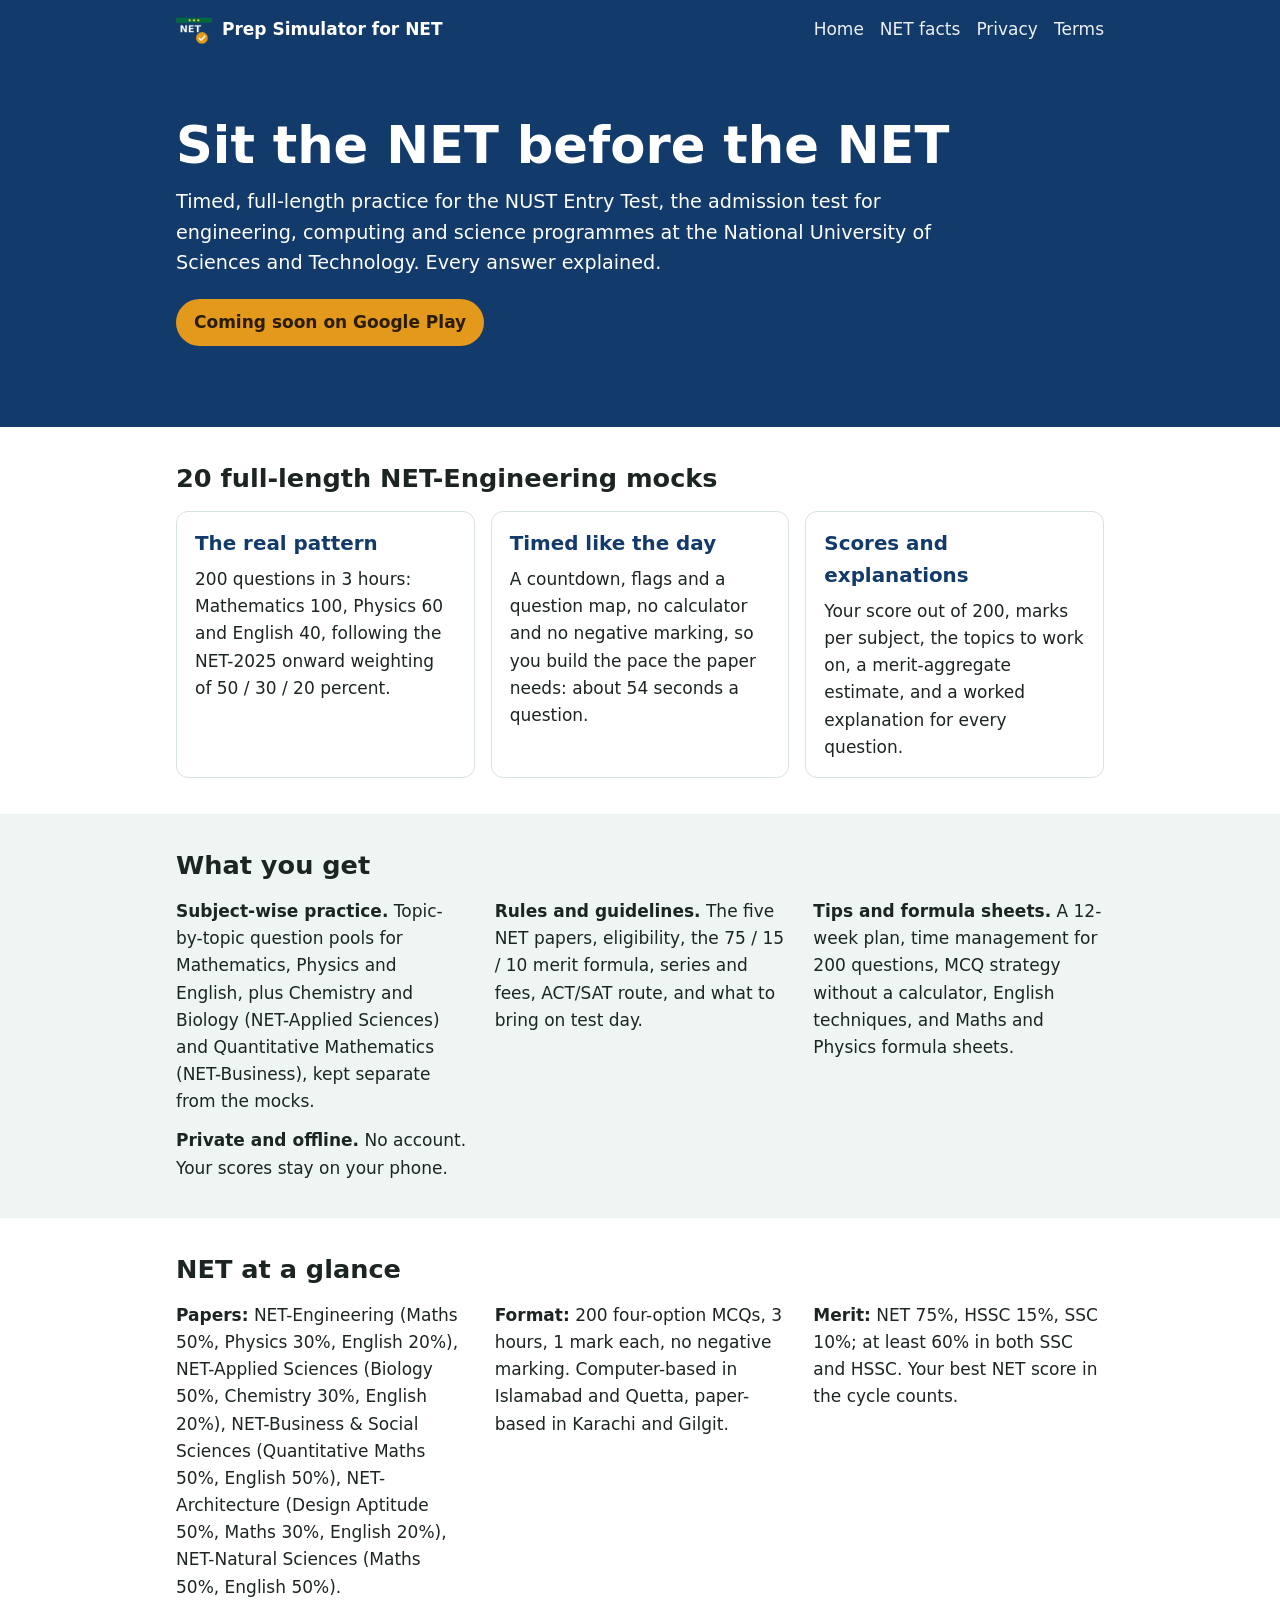
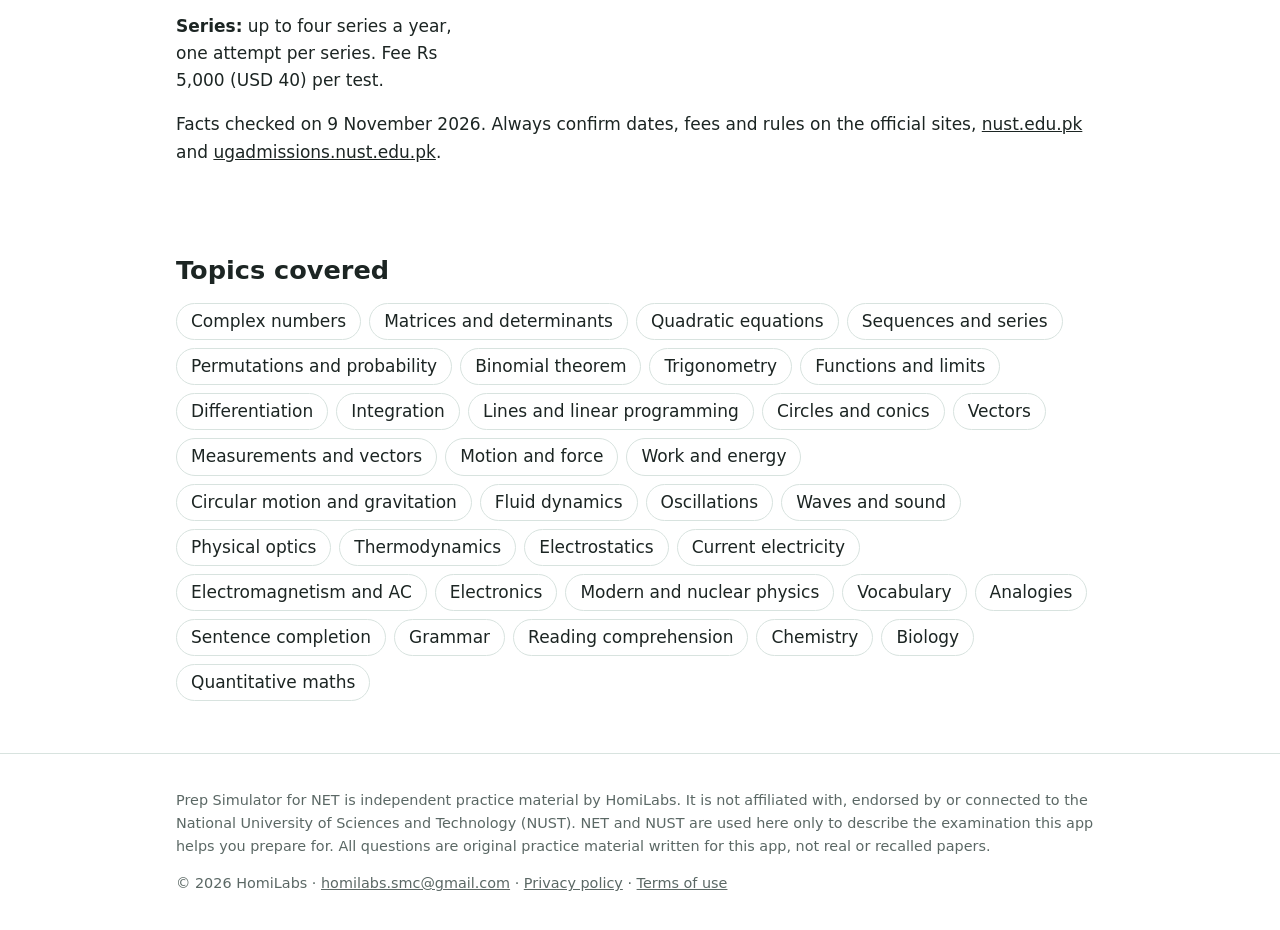
==== index.html @ 1ab4e0ad "Prep Simulator for NET: app, 5,304-question bank, 20 NET-Engineering mocks, guide, site - Flutter ap" ====
<!doctype html>
<html lang="en">
<head>
<meta charset="utf-8">
<meta name="viewport" content="width=device-width, initial-scale=1">
<title>Prep Simulator for NET – NUST Entry Test mocks and practice</title>
<meta name="description" content="Prepare for the NUST Entry Test (NET): 20 full-length NET-Engineering mocks (Maths 100, Physics 60, English 40, 200 MCQs in 3 hours), subject-wise practice for Maths, Physics, English, Chemistry, Biology and Quantitative Maths, every answer explained, plus admission rules and test-day guidance. Free Android app, offline, no account.">
<meta property="og:title" content="Prep Simulator for NET – NUST Entry Test mocks">
<meta property="og:description" content="20 full-length NET-Engineering mocks, subject-wise practice for every NET subject, admission rules and test-day guide. Free, offline, no account.">
<meta property="og:url" content="https://net.homilabs.org/">
<meta name="theme-color" content="#123a6b">
<link rel="canonical" href="https://net.homilabs.org/">
<link rel="icon" href="img/favicon.png">
<link rel="stylesheet" href="style.css">
</head>
<body>
<header class="top"><div class="wrap">
  <a class="brand" href="index.html"><img src="img/icon.png" alt="" width="36" height="36">Prep Simulator for NET</a>
  <nav class="nav"><a href="index.html">Home</a><a href="#facts">NET facts</a><a href="privacy.html">Privacy</a><a href="terms.html">Terms</a></nav>
</div></header>

<main>
<section class="hero"><div class="wrap">
  <h1>Sit the NET before the NET</h1>
  <p class="lead">Timed, full-length practice for the NUST Entry Test, the admission test for engineering, computing and science programmes at the National University of Sciences and Technology. Every answer explained.</p>
  <p class="cta"><span class="soon">Coming soon on Google Play</span></p>
</div></section>

<section class="wrap" id="tests">
  <h2>20 full-length NET-Engineering mocks</h2>
  <div class="cards">
    <article><h3>The real pattern</h3><p>200 questions in 3 hours: Mathematics 100, Physics 60 and English 40, following the NET-2025 onward weighting of 50 / 30 / 20 percent.</p></article>
    <article><h3>Timed like the day</h3><p>A countdown, flags and a question map, no calculator and no negative marking, so you build the pace the paper needs: about 54 seconds a question.</p></article>
    <article><h3>Scores and explanations</h3><p>Your score out of 200, marks per subject, the topics to work on, a merit-aggregate estimate, and a worked explanation for every question.</p></article>
  </div>
</section>

<section class="band"><div class="wrap">
  <h2>What you get</h2>
  <ul class="ticks">
    <li><strong>Subject-wise practice.</strong> Topic-by-topic question pools for Mathematics, Physics and English, plus Chemistry and Biology (NET-Applied Sciences) and Quantitative Mathematics (NET-Business), kept separate from the mocks.</li>
    <li><strong>Rules and guidelines.</strong> The five NET papers, eligibility, the 75 / 15 / 10 merit formula, series and fees, ACT/SAT route, and what to bring on test day.</li>
    <li><strong>Tips and formula sheets.</strong> A 12-week plan, time management for 200 questions, MCQ strategy without a calculator, English techniques, and Maths and Physics formula sheets.</li>
    <li><strong>Private and offline.</strong> No account. Your scores stay on your phone.</li>
  </ul>
</div></section>

<section class="wrap" id="facts">
  <h2>NET at a glance</h2>
  <ul class="ticks">
    <li><strong>Papers:</strong> NET-Engineering (Maths 50%, Physics 30%, English 20%), NET-Applied Sciences (Biology 50%, Chemistry 30%, English 20%), NET-Business &amp; Social Sciences (Quantitative Maths 50%, English 50%), NET-Architecture (Design Aptitude 50%, Maths 30%, English 20%), NET-Natural Sciences (Maths 50%, English 50%).</li>
    <li><strong>Format:</strong> 200 four-option MCQs, 3 hours, 1 mark each, no negative marking. Computer-based in Islamabad and Quetta, paper-based in Karachi and Gilgit.</li>
    <li><strong>Merit:</strong> NET 75%, HSSC 15%, SSC 10%; at least 60% in both SSC and HSSC. Your best NET score in the cycle counts.</li>
    <li><strong>Series:</strong> up to four series a year, one attempt per series. Fee Rs 5,000 (USD 40) per test.</li>
  </ul>
  <p>Facts checked on 9 November 2026. Always confirm dates, fees and rules on the official sites, <a href="https://nust.edu.pk" rel="noopener">nust.edu.pk</a> and <a href="https://ugadmissions.nust.edu.pk" rel="noopener">ugadmissions.nust.edu.pk</a>.</p>
</section>

<section class="wrap" id="areas">
  <h2>Topics covered</h2>
  <p class="chips"><span>Complex numbers</span><span>Matrices and determinants</span><span>Quadratic equations</span><span>Sequences and series</span><span>Permutations and probability</span><span>Binomial theorem</span><span>Trigonometry</span><span>Functions and limits</span><span>Differentiation</span><span>Integration</span><span>Lines and linear programming</span><span>Circles and conics</span><span>Vectors</span><span>Measurements and vectors</span><span>Motion and force</span><span>Work and energy</span><span>Circular motion and gravitation</span><span>Fluid dynamics</span><span>Oscillations</span><span>Waves and sound</span><span>Physical optics</span><span>Thermodynamics</span><span>Electrostatics</span><span>Current electricity</span><span>Electromagnetism and AC</span><span>Electronics</span><span>Modern and nuclear physics</span><span>Vocabulary</span><span>Analogies</span><span>Sentence completion</span><span>Grammar</span><span>Reading comprehension</span><span>Chemistry</span><span>Biology</span><span>Quantitative maths</span></p>
</section>
</main>
<footer class="foot"><div class="wrap">
  <p>Prep Simulator for NET is independent practice material by HomiLabs. It is not affiliated with, endorsed by or connected to the National University of Sciences and Technology (NUST). NET and NUST are used here only to describe the examination this app helps you prepare for. All questions are original practice material written for this app, not real or recalled papers.</p>
  <p>© 2026 HomiLabs · <a href="mailto:homilabs.smc@gmail.com">homilabs.smc@gmail.com</a> · <a href="privacy.html">Privacy policy</a> · <a href="terms.html">Terms of use</a></p>
</div></footer>
</body>
</html>
---- style.css ----
:root{--navy:#123a6b;--amber:#e39a1c;--ink:#1c2523;--muted:#5b6865;--paper:#fff;--tint:#eef5f2;--line:#d8e3df}
@media (prefers-color-scheme:dark){:root{--ink:#e6efec;--muted:#a3b3ae;--paper:#101715;--tint:#18221f;--line:#2b3a36}}
*{box-sizing:border-box}
body{margin:0;background:var(--paper);color:var(--ink);font:17px/1.6 system-ui,-apple-system,"Segoe UI",Roboto,sans-serif}
a{color:inherit}
.wrap{max-width:960px;margin:0 auto;padding:0 16px}
.top{background:var(--navy);color:#fff}
.top .wrap{display:flex;flex-wrap:wrap;gap:8px 20px;align-items:center;justify-content:space-between;padding-block:12px}
.brand{display:flex;gap:10px;align-items:center;font-weight:700;text-decoration:none}
.brand img{border-radius:8px}
.nav{display:flex;gap:16px}
.nav a{text-decoration:none;opacity:.92}
.nav a:hover{text-decoration:underline}
.hero{background:var(--navy);color:#fff;padding:56px 0 64px}
.hero h1{font-size:clamp(2rem,6vw,3.2rem);line-height:1.15;margin:0 0 12px}
.lead{font-size:1.2rem;max-width:40em;margin:0 0 20px}
.soon{display:inline-block;text-decoration:none;background:var(--amber);color:#2a1c00;font-weight:700;padding:10px 18px;border-radius:999px}
section.wrap{padding-block:36px}
h2{font-size:1.6rem;line-height:1.25;margin:0 0 16px}
.cards{display:grid;grid-template-columns:repeat(auto-fit,minmax(240px,1fr));gap:16px}
.cards article{border:1px solid var(--line);border-radius:12px;padding:16px 18px}
.cards h3{margin:0 0 6px;color:var(--navy)}
@media (prefers-color-scheme:dark){.cards h3{color:#7fd2bb}}
.cards p{margin:0}
.band{background:var(--tint);padding:36px 0}
.ticks{margin:0;padding:0;list-style:none;display:grid;grid-template-columns:repeat(auto-fit,minmax(280px,1fr));gap:12px 28px}
.chips{display:flex;flex-wrap:wrap;gap:8px;margin:0 0 16px}
.chips span{border:1px solid var(--line);border-radius:999px;padding:4px 14px}
.doc{padding-block:32px;max-width:760px}
.doc h1{margin:0 0 4px;line-height:1.2}
.doc h2{font-size:1.2rem;margin:28px 0 6px}
.muted{color:var(--muted)}
.foot{border-top:1px solid var(--line);color:var(--muted);font-size:.9rem;padding:20px 0}
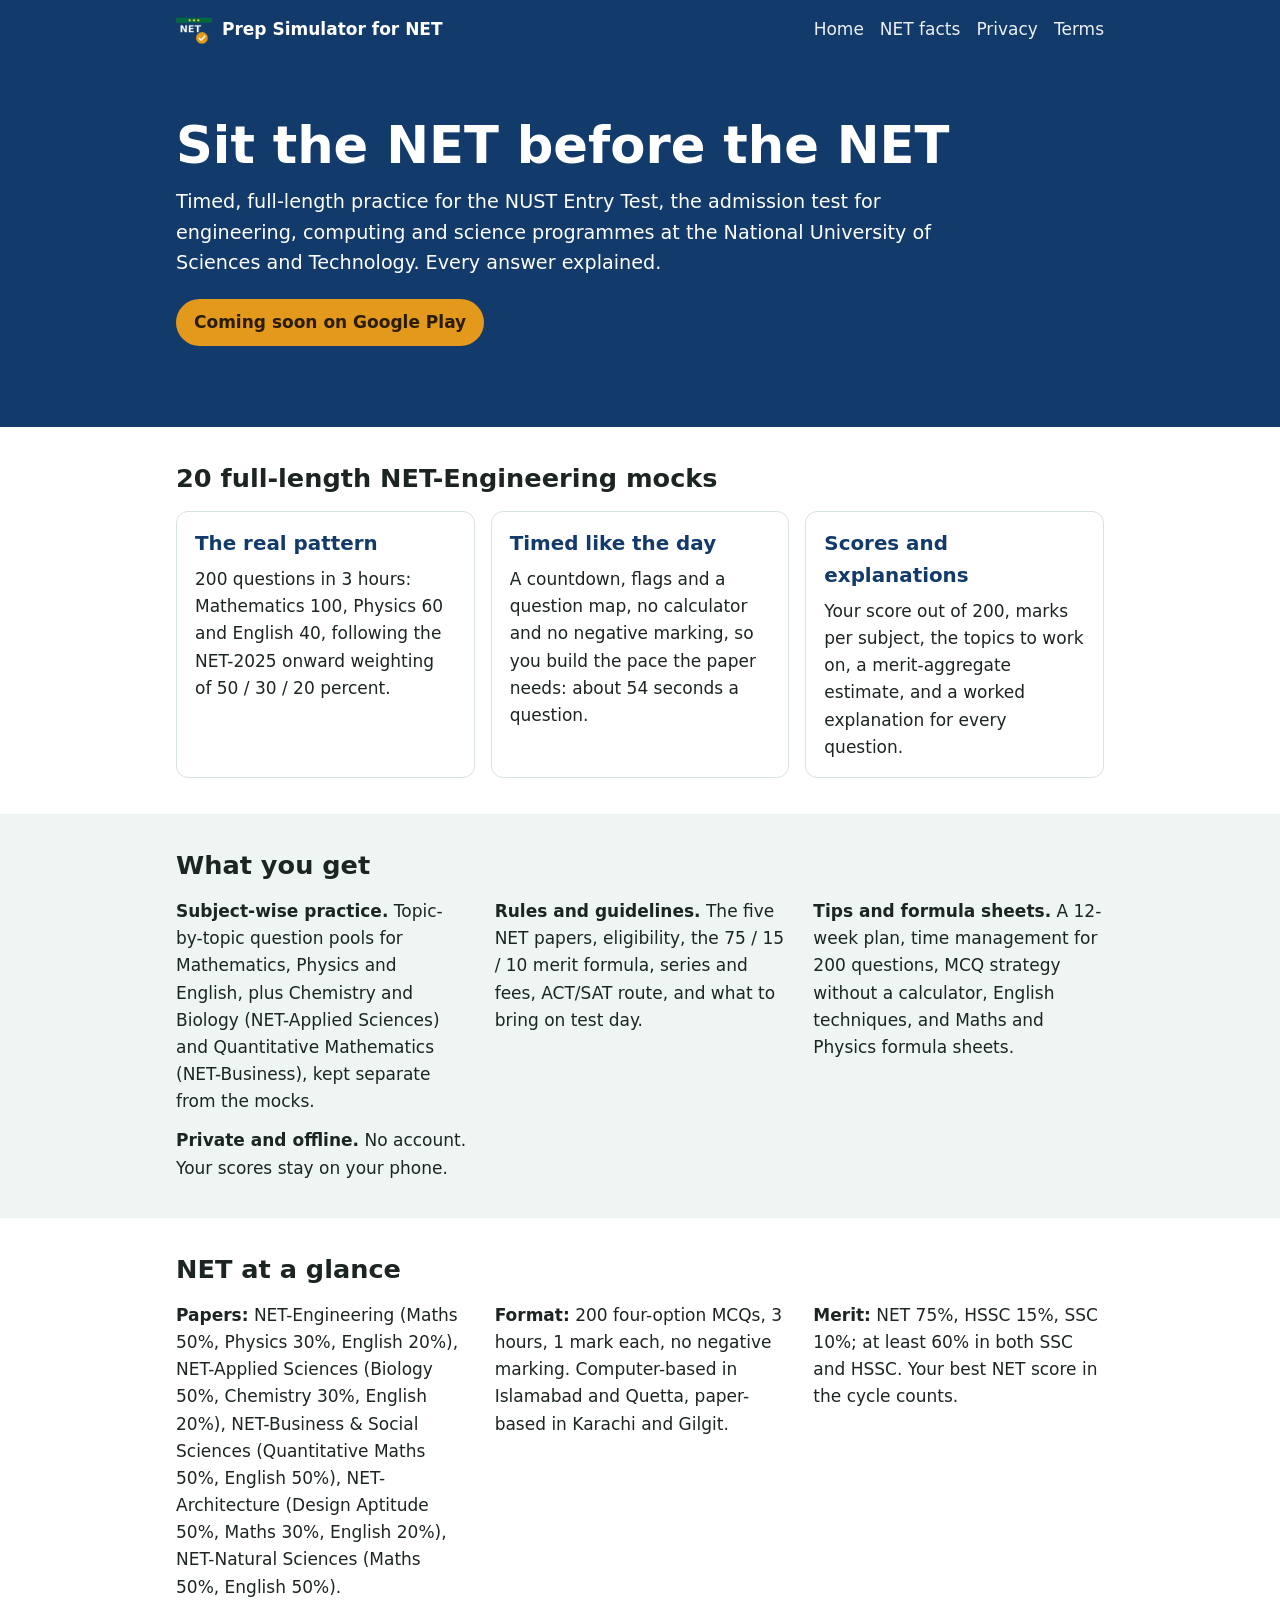
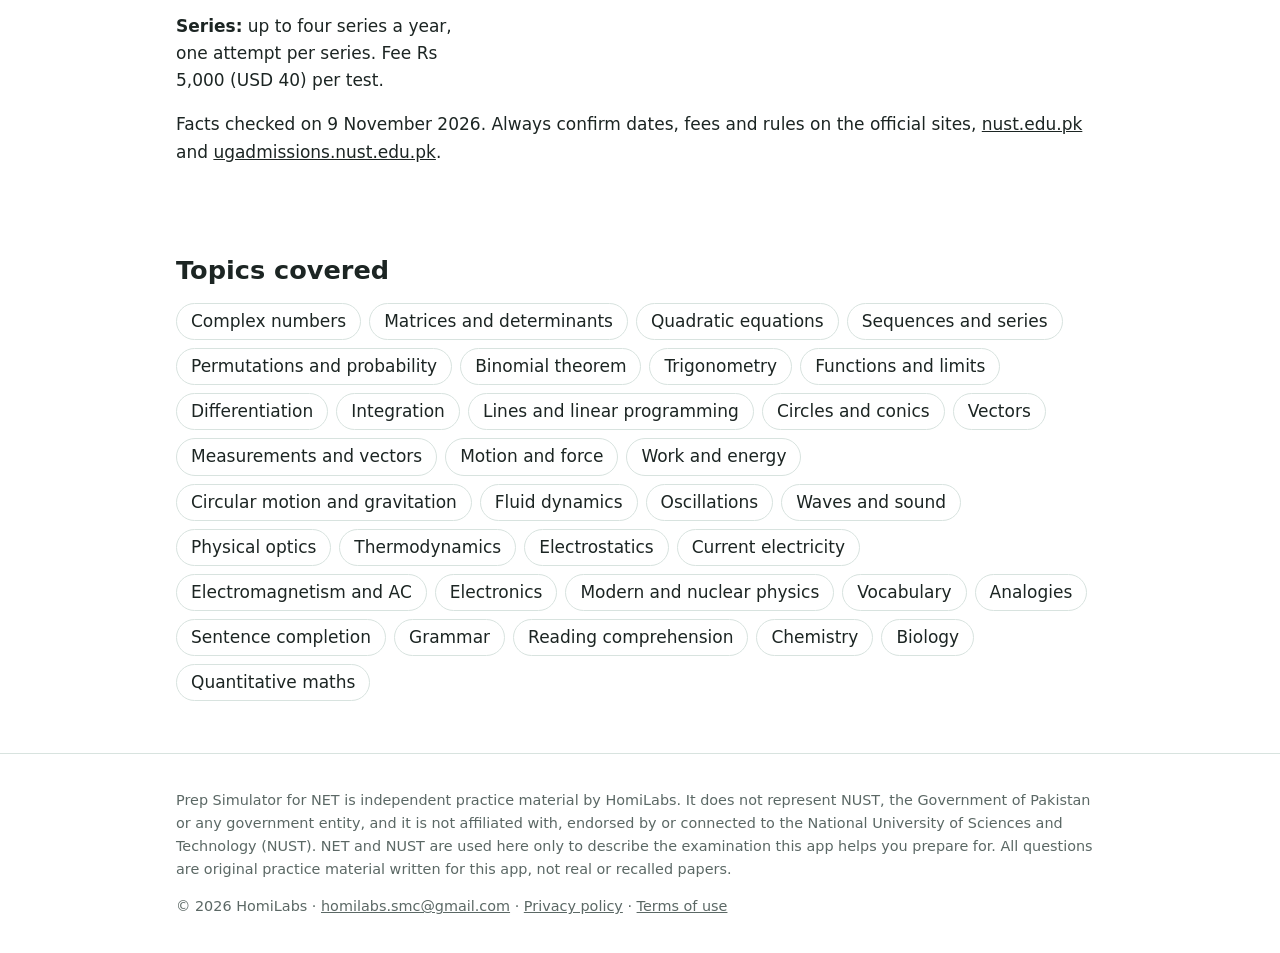
==== commit 5d0cf7d4: "State official NUST sources and non-government status in app and site Play rejected a sibling app (N" ====
--- a/index.html
+++ b/index.html
@@ -62,7 +62,7 @@
 </section>
 </main>
 <footer class="foot"><div class="wrap">
-  <p>Prep Simulator for NET is independent practice material by HomiLabs. It is not affiliated with, endorsed by or connected to the National University of Sciences and Technology (NUST). NET and NUST are used here only to describe the examination this app helps you prepare for. All questions are original practice material written for this app, not real or recalled papers.</p>
+  <p>Prep Simulator for NET is independent practice material by HomiLabs. It does not represent NUST, the Government of Pakistan or any government entity, and it is not affiliated with, endorsed by or connected to the National University of Sciences and Technology (NUST). NET and NUST are used here only to describe the examination this app helps you prepare for. All questions are original practice material written for this app, not real or recalled papers.</p>
   <p>© 2026 HomiLabs · <a href="mailto:homilabs.smc@gmail.com">homilabs.smc@gmail.com</a> · <a href="privacy.html">Privacy policy</a> · <a href="terms.html">Terms of use</a></p>
 </div></footer>
 </body>
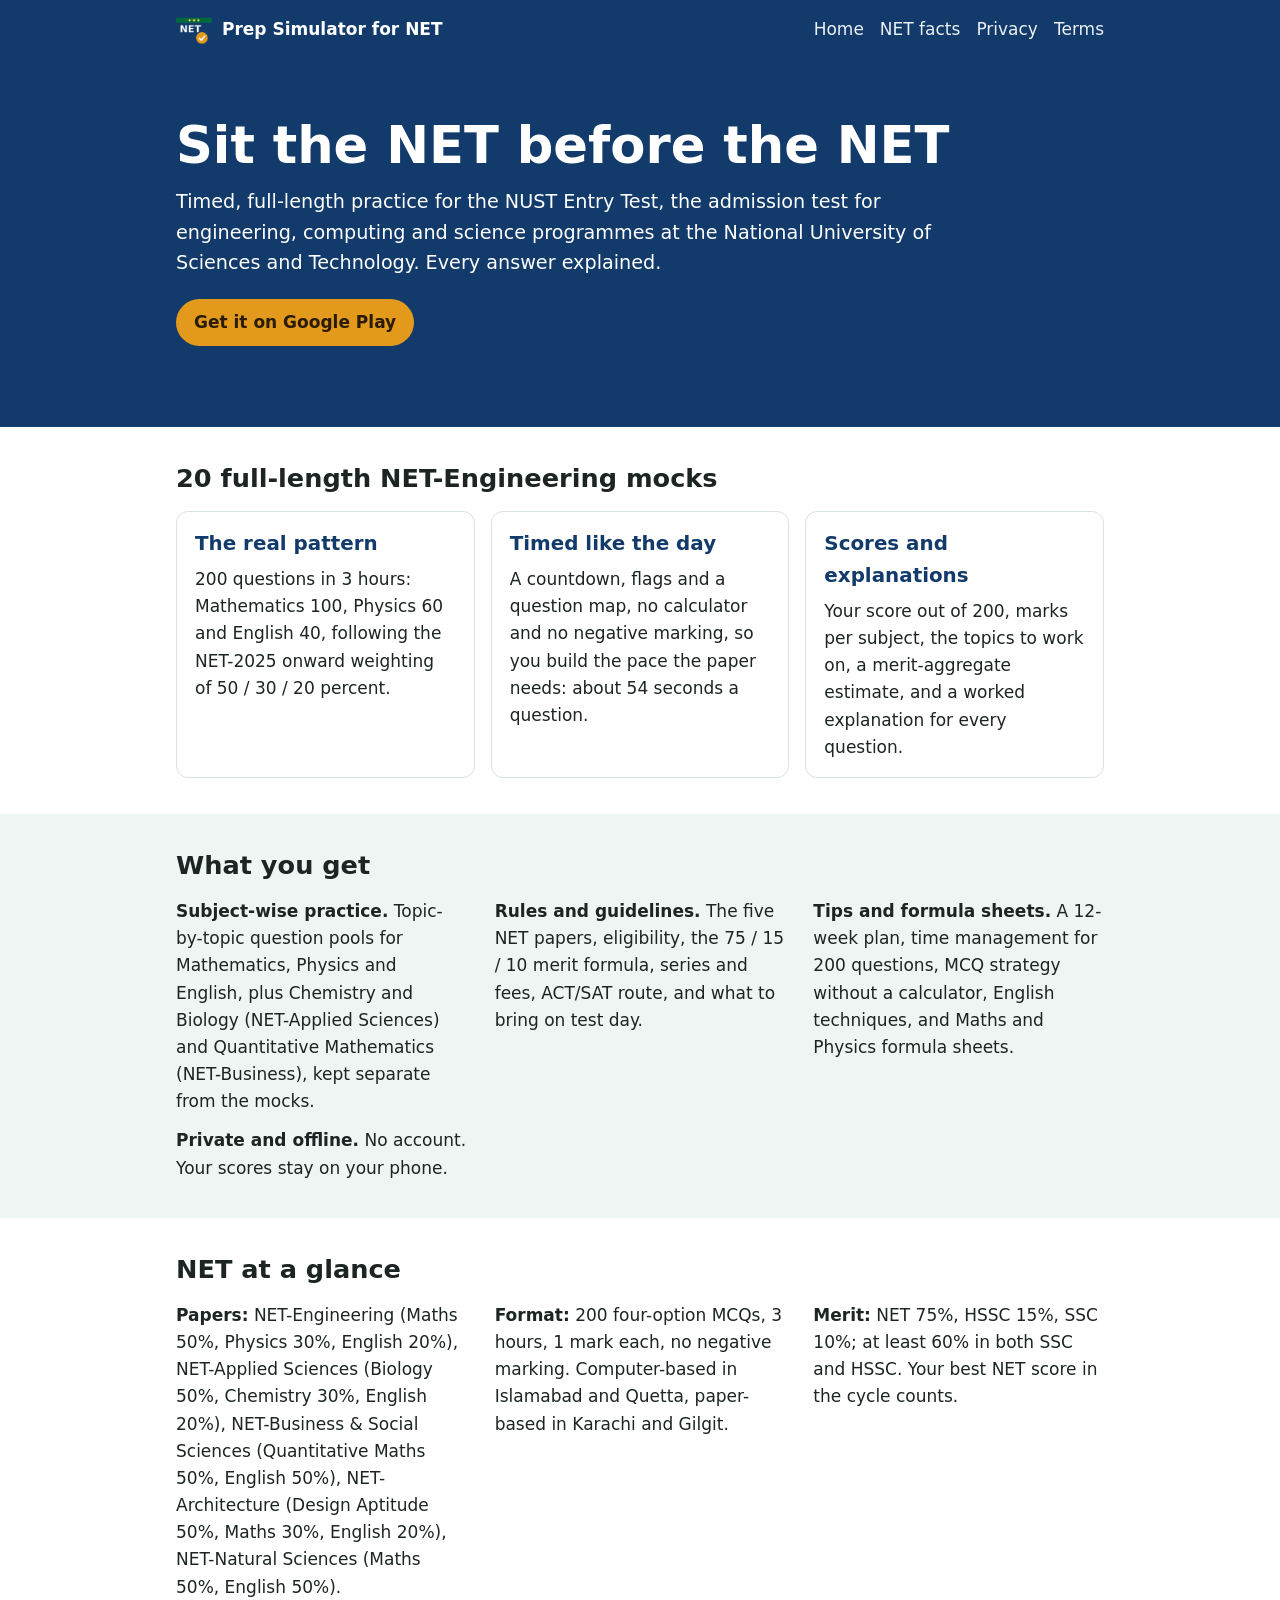
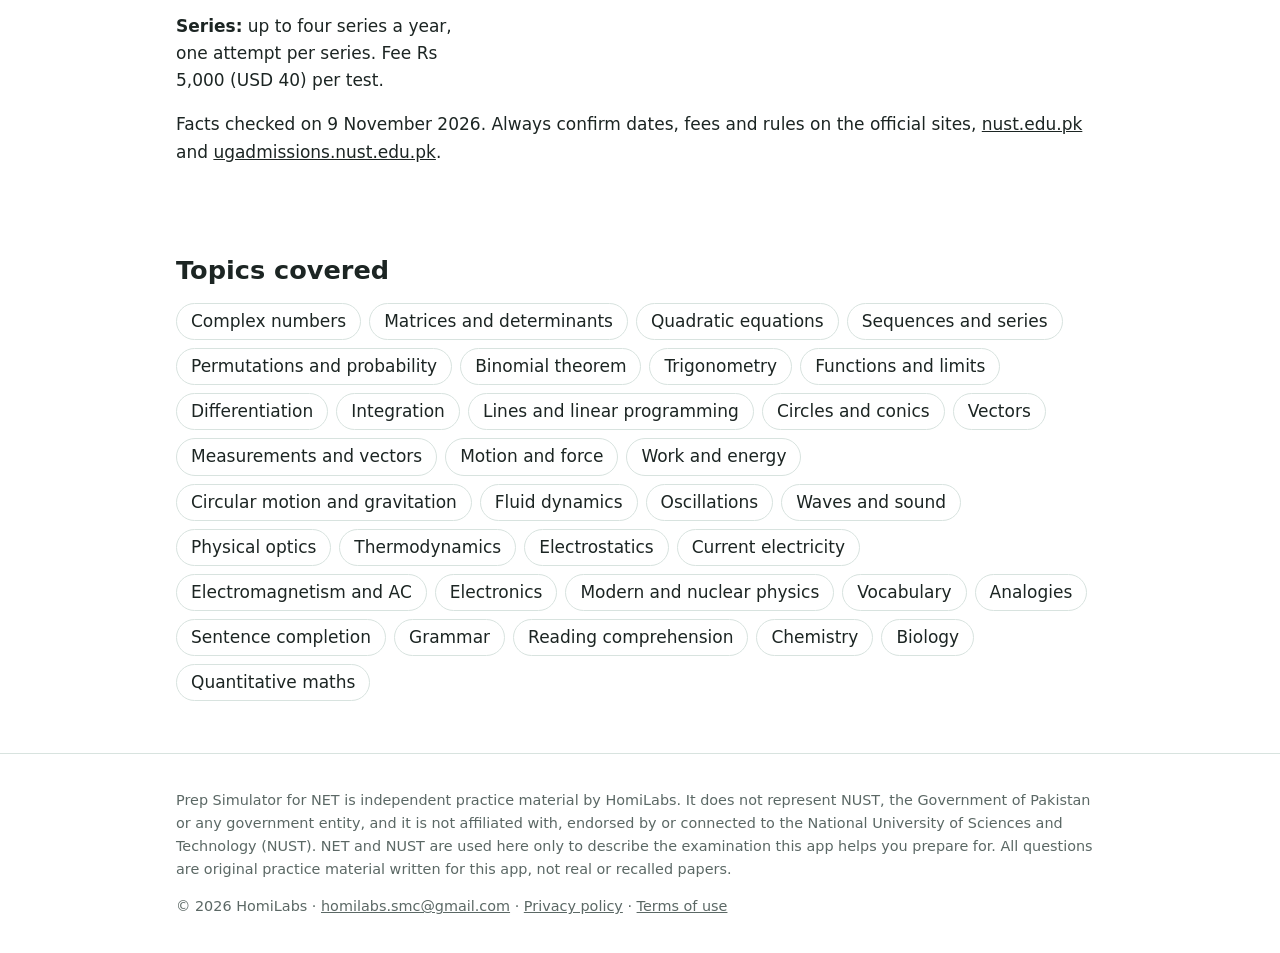
==== commit 6a74af83: "Site: link the live Google Play listing Co-Authored-By: Claude Opus 5.5 <noreply@anthropic.com>" ====
--- a/index.html
+++ b/index.html
@@ -4,7 +4,7 @@
 <meta charset="utf-8">
 <meta name="viewport" content="width=device-width, initial-scale=1">
 <title>Prep Simulator for NET – NUST Entry Test mocks and practice</title>
-<meta name="description" content="Prepare for the NUST Entry Test (NET): 20 full-length NET-Engineering mocks (Maths 100, Physics 60, English 40, 200 MCQs in 3 hours), subject-wise practice for Maths, Physics, English, Chemistry, Biology and Quantitative Maths, every answer explained, plus admission rules and test-day guidance. Free Android app, offline, no account.">
+<meta name="description" content="Prepare for the NUST Entry Test (NET): 20 full-length NET-Engineering mocks (Maths 100, Physics 60, English 40, 200 MCQs in 3 hours), subject-wise practice for Maths, Physics, English, Chemistry, Biology and Quantitative Maths, every answer explained, plus admission rules and test-day guidance. Free Android app on Google Play, offline, no account.">
 <meta property="og:title" content="Prep Simulator for NET – NUST Entry Test mocks">
 <meta property="og:description" content="20 full-length NET-Engineering mocks, subject-wise practice for every NET subject, admission rules and test-day guide. Free, offline, no account.">
 <meta property="og:url" content="https://net.homilabs.org/">
@@ -23,7 +23,7 @@
 <section class="hero"><div class="wrap">
   <h1>Sit the NET before the NET</h1>
   <p class="lead">Timed, full-length practice for the NUST Entry Test, the admission test for engineering, computing and science programmes at the National University of Sciences and Technology. Every answer explained.</p>
-  <p class="cta"><span class="soon">Coming soon on Google Play</span></p>
+  <p class="cta"><a class="soon" href="https://play.google.com/store/apps/details?id=com.homilabs.net_prep">Get it on Google Play</a></p>
 </div></section>
 
 <section class="wrap" id="tests">
